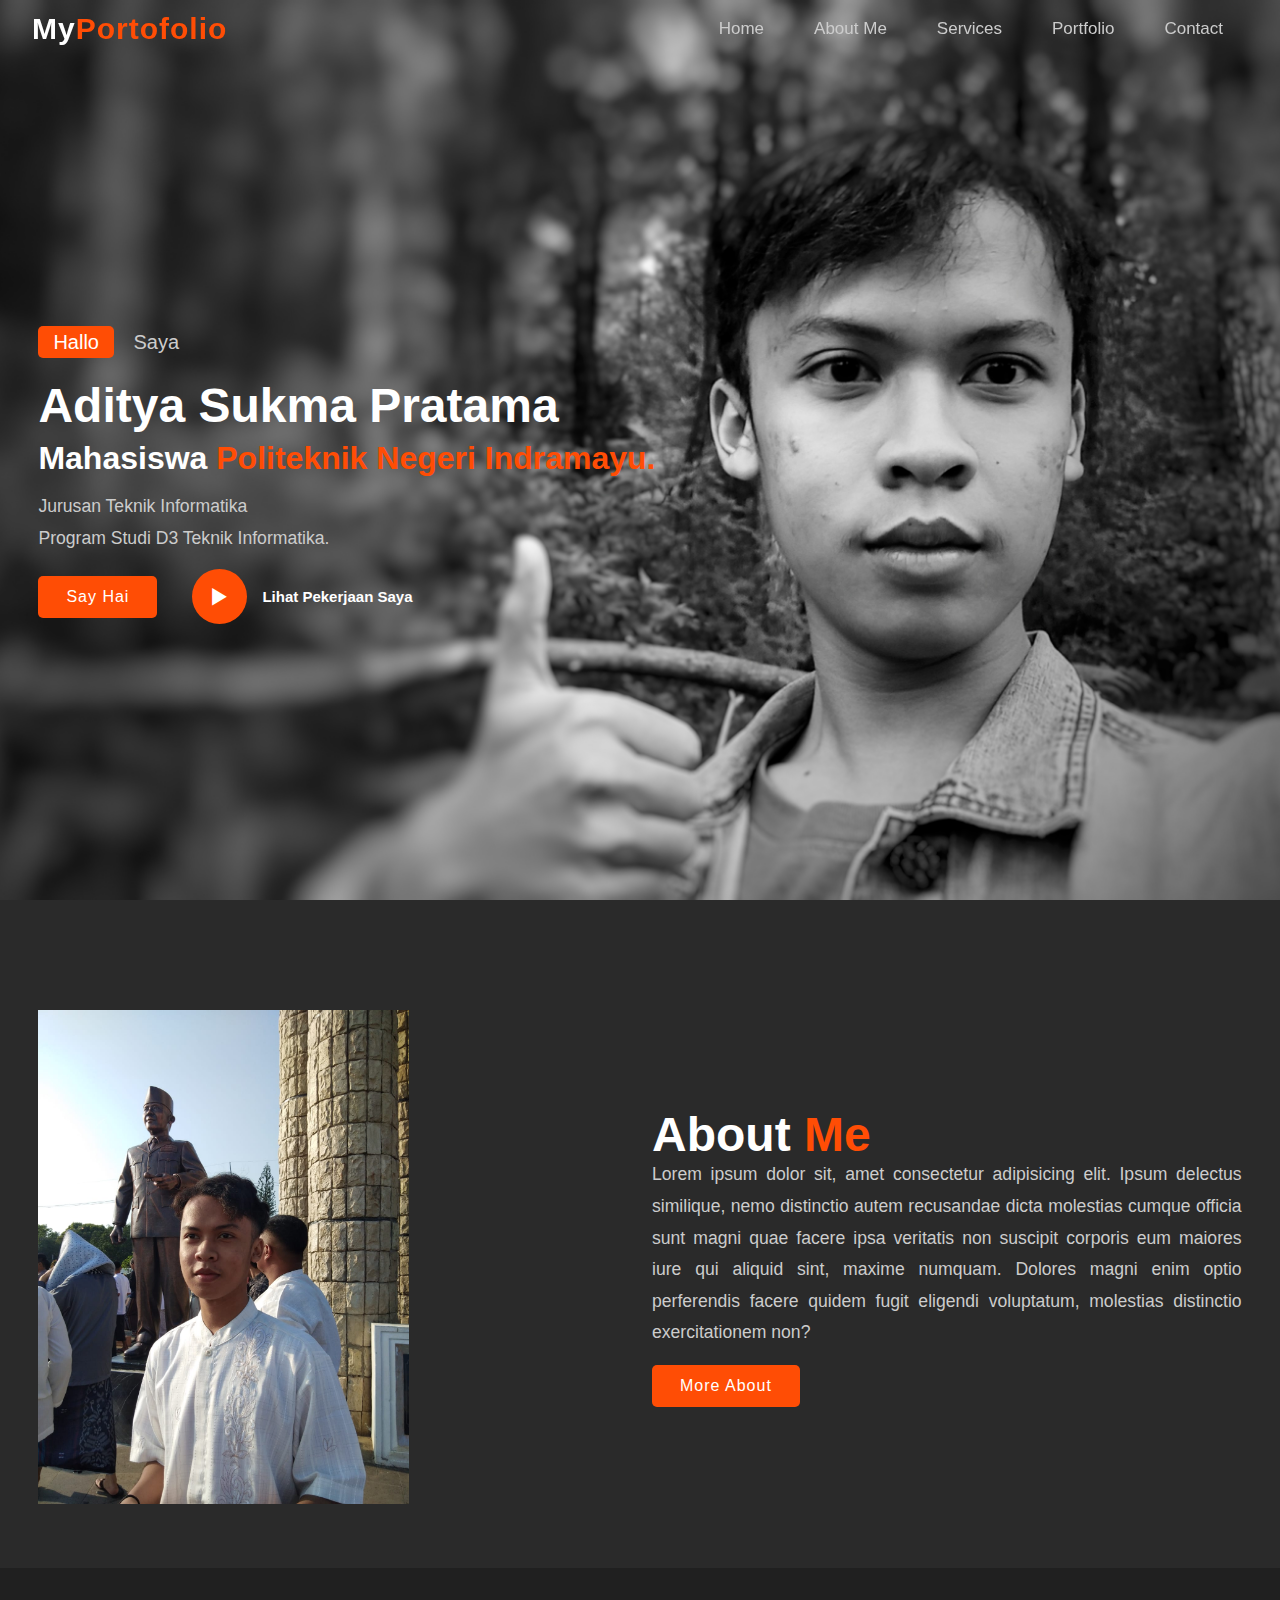
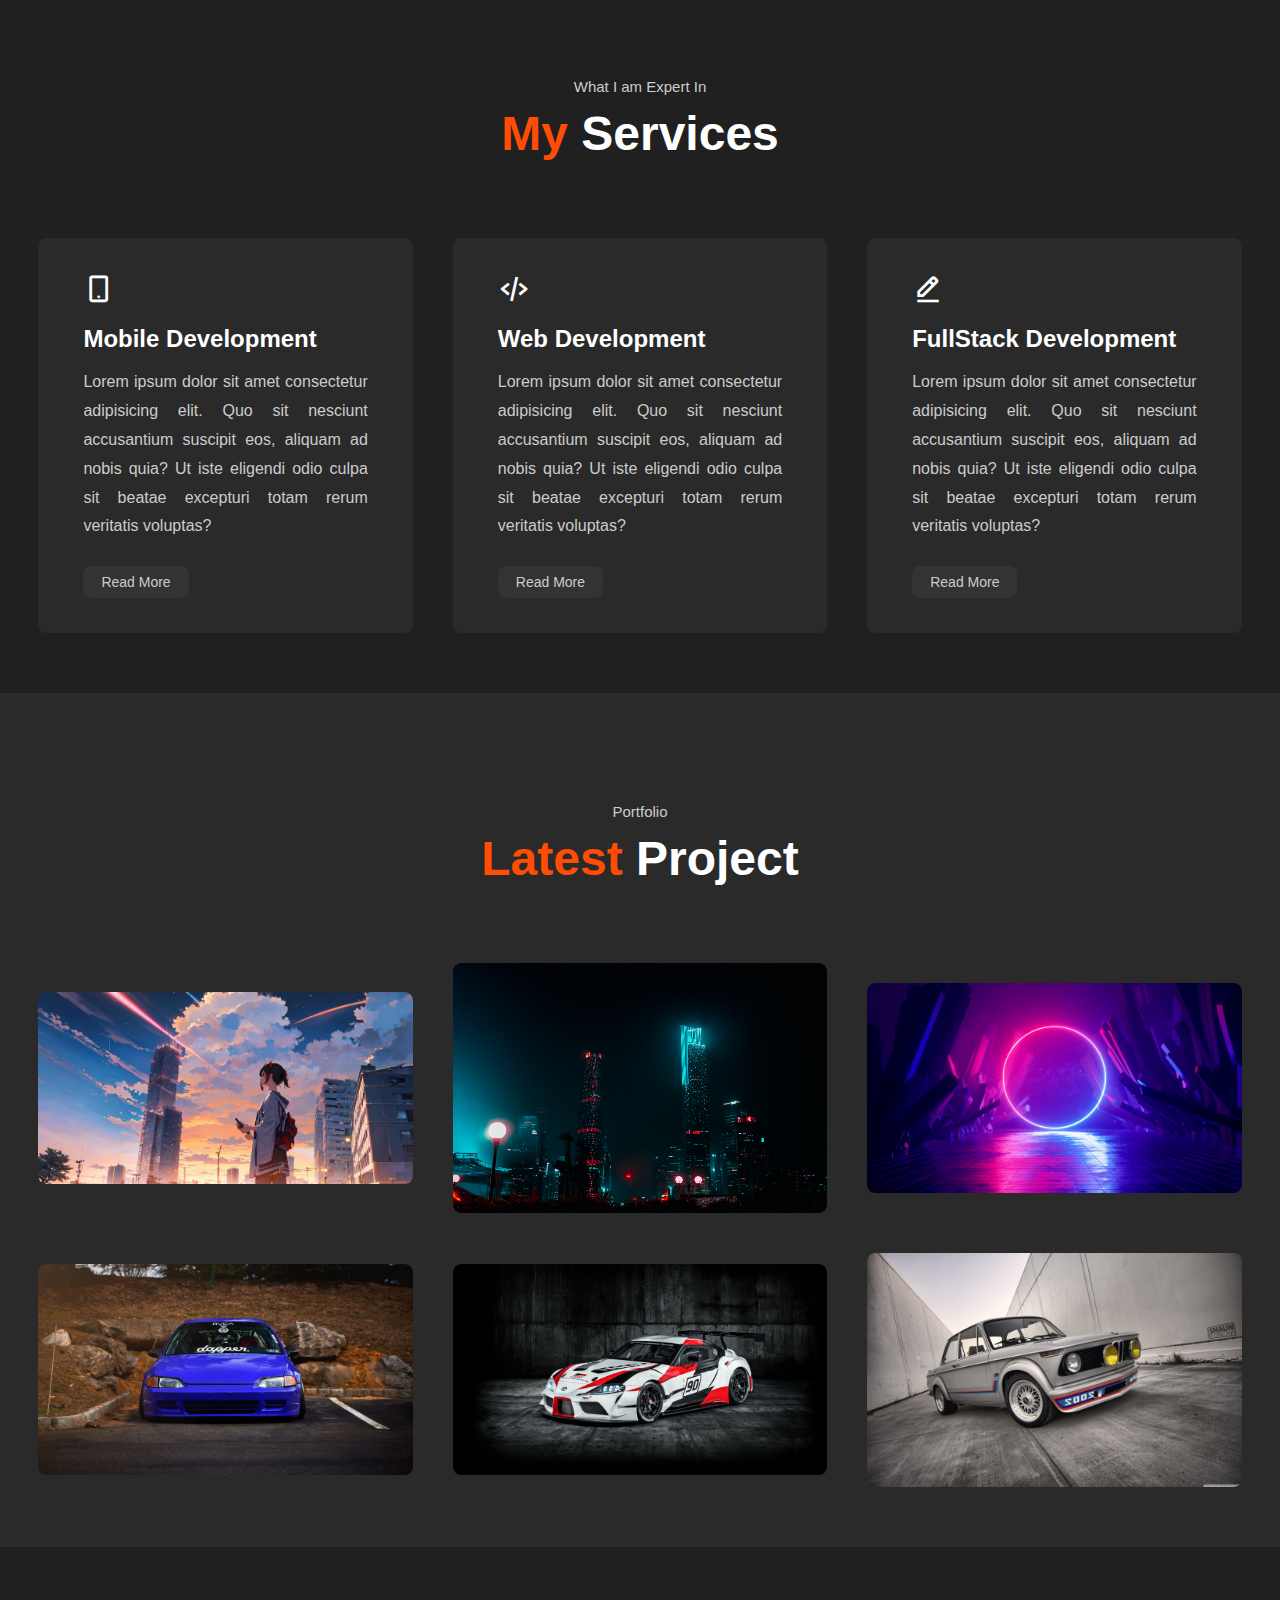
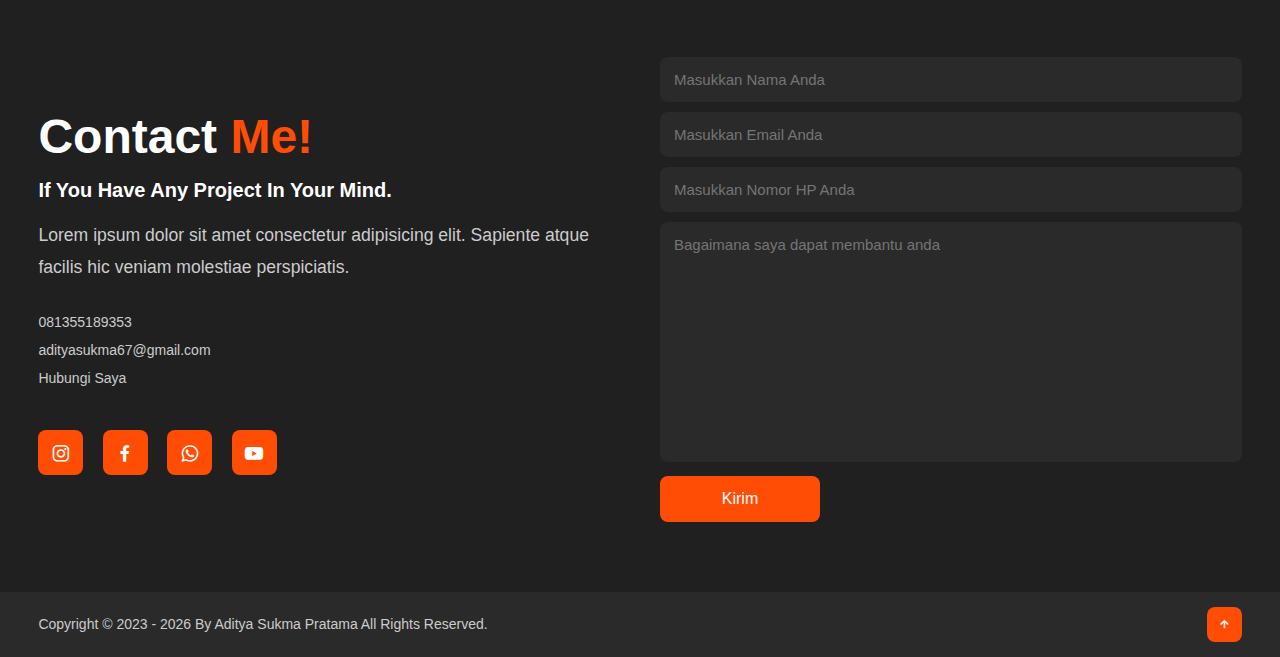
==== index.html @ afe8080a "first commit" ====
<!DOCTYPE html>
<html lang="en">

<head>
    <meta charset="UTF-8">
    <meta name="viewport" content="width=device-width, initial-scale=1.0">
    <!-- custom css link -->
    <link rel="stylesheet" href="style.css" type="text/css" />
    <link rel="shortcut icon" href="img/hati.png" type="image/x-icon" />
    <link rel="stylesheet" href="https://unpkg.com/boxicons@latest/css/boxicons.min.css">
    <link rel="preconnect" href="https://fonts.googleapis.com">
    <link rel="preconnect" href="https://fonts.googleapis.com">
    <link rel="preconnect" href="https://fonts.gstatic.com" crossorigin>
    <link href="https://fonts.googleapis.com/css2?family=Kodchasan:wght@500&family=Salsa&display=swap" rel="stylesheet">

    <title>My Portofolio</title>
</head>

<body>

    <!-- desain header -->
    <header>
        <a href="#" class="logo">My<span>Portofolio</span></a>

        <ul class="navlist">
            <li><a href="#home">Home</a></li>
            <li><a href="#about">About Me</a></li>
            <li><a href="#services">Services</a></li>
            <li><a href="#portfolio">Portfolio</a></li>
            <li><a href="#contact">Contact</a></li>
        </ul>

        <div class="bx bx-menu" id="menu-icon">

        </div>
    </header>

    <!-- desain home section -->
    <section class="home" id="home">
        <div class="home-text">
            <div class="slide">
                <span class="one">Hallo</span>
                <span class="two">Saya</span>
            </div>
            <h1>Aditya Sukma Pratama</h1>
            <h3>Mahasiswa <span>Politeknik Negeri Indramayu.</span></h3>
            <p>Jurusan Teknik Informatika <br>
                Program Studi D3 Teknik Informatika.</p>
            <div class="button">
                <a href="#" class="btn">Say Hai</a>
                <a href="#" class="btn2"><span><i class='bx bx-play'></i></span>Lihat Pekerjaan Saya</a>
            </div>
        </div>
    </section>

    <!-- desain about section -->
    <section class="about" id="about">
        <div class="about-img">
            <img src="img/about.jpg" width="70%" />
        </div>

        <div class="about-text">
            <h2>About <span>Me</span></h2>
            <p>
                Lorem ipsum dolor sit, amet consectetur adipisicing elit. Ipsum delectus similique, nemo distinctio
                autem recusandae dicta molestias cumque officia sunt magni quae facere ipsa veritatis non suscipit
                corporis eum maiores iure qui aliquid sint, maxime numquam. Dolores magni enim optio perferendis facere
                quidem fugit eligendi voluptatum, molestias distinctio exercitationem non?
            </p>
            <a href="#" class="btn">More About</a>
        </div>
    </section>

    <!-- desain services section -->
    <section class="services" id="services">
        <div class="main-text">
            <p>What I am Expert In</p>
            <h2><span>My</span> Services</h2>
        </div>

        <div class="services-content">
            <div class="box">
                <div class="s-icons">
                    <i class='bx bx-mobile-alt'></i>
                </div>
                <h3>Mobile Development</h3>
                <p>Lorem ipsum dolor sit amet consectetur adipisicing elit. Quo sit nesciunt accusantium suscipit eos,
                    aliquam ad nobis quia? Ut iste eligendi odio culpa sit beatae excepturi totam rerum veritatis
                    voluptas?</p>
                <a href="#" class="read">Read More</a>
            </div>

            <div class="box">
                <div class="s-icons">
                    <i class='bx bx-code-alt'></i>
                </div>
                <h3>Web Development</h3>
                <p>Lorem ipsum dolor sit amet consectetur adipisicing elit. Quo sit nesciunt accusantium suscipit eos,
                    aliquam ad nobis quia? Ut iste eligendi odio culpa sit beatae excepturi totam rerum veritatis
                    voluptas?</p>
                <a href="#" class="read">Read More</a>
            </div>

            <div class="box">
                <div class="s-icons">
                    <i class='bx bx-edit-alt'></i>
                </div>
                <h3>FullStack Development</h3>
                <p>Lorem ipsum dolor sit amet consectetur adipisicing elit. Quo sit nesciunt accusantium suscipit eos,
                    aliquam ad nobis quia? Ut iste eligendi odio culpa sit beatae excepturi totam rerum veritatis
                    voluptas?</p>
                <a href="#" class="read">Read More</a>
            </div>
        </div>
    </section>

    <!-- desain portfolio section -->
    <section class="portfolio" id="portfolio">
        <div class="main-text">
            <p>Portfolio</p>
            <h2><span>Latest</span> Project</h2>
        </div>

        <div class="portfolio-content">
            <div class="row">
                <img src="img/portfolio1.jpg" width="70%" />
                <div class="layer">
                    <h5>Mobile Development</h5>
                    <p>Lorem ipsum dolor sit amet consectetur adipisicing elit. Sunt, facere!</p>
                    <a href="#"><i class='bx bx-link-external'></i></a>
                </div>
            </div>

            <div class="row">
                <img src="img/portfolio2.jpg" width="70%" />
                <div class="layer">
                    <h5>Mobile Development</h5>
                    <p>Lorem ipsum dolor sit amet consectetur adipisicing elit. Sunt, facere!</p>
                    <a href="#"><i class='bx bx-link-external'></i></a>
                </div>
            </div>

            <div class="row">
                <img src="img/portfolio3.jpg" width="70%" />
                <div class="layer">
                    <h5>Mobile Development</h5>
                    <p>Lorem ipsum dolor sit amet consectetur adipisicing elit. Sunt, facere!</p>
                    <a href="#"><i class='bx bx-link-external'></i></a>
                </div>
            </div>

            <div class="row">
                <img src="img/portfolio4.jpg" width="70%" />
                <div class="layer">
                    <h5>Mobile Development</h5>
                    <p>Lorem ipsum dolor sit amet consectetur adipisicing elit. Sunt, facere!</p>
                    <a href="#"><i class='bx bx-link-external'></i></a>
                </div>
            </div>

            <div class="row">
                <img src="img/portfolio5.jpg" width="70%" />
                <div class="layer">
                    <h5>Mobile Development</h5>
                    <p>Lorem ipsum dolor sit amet consectetur adipisicing elit. Sunt, facere!</p>
                    <a href="#"><i class='bx bx-link-external'></i></a>
                </div>
            </div>

            <div class="row">
                <img src="img/portfolio6.jpg" width="70%" />
                <div class="layer">
                    <h5>Mobile Development</h5>
                    <p>Lorem ipsum dolor sit amet consectetur adipisicing elit. Sunt, facere!</p>
                    <a href="#"><i class='bx bx-link-external'></i></a>
                </div>
            </div>
        </div>
    </section>

    <!-- desain contact section -->
    <section class="contact" id="contact">
        <div class="contact-text">
            <h2>Contact <span>Me!</span></h2>
            <h4>If You Have Any Project In Your Mind.</h4>
            <p>Lorem ipsum dolor sit amet consectetur adipisicing elit. Sapiente atque facilis hic veniam molestiae
                perspiciatis.</p>
                <div class="list">
                    <li><a href="#">081355189353</a></li>
                    <li><a href="#">adityasukma67@gmail.com</a></li>
                    <li><a href="#">Hubungi Saya</a></li>
                </div>

                <div class="contact-icons">
                    <a href="#"><i class='bx bxl-instagram'></i></a>
                    <a href="#"><i class='bx bxl-facebook'></i></a>
                    <a href="#"><i class='bx bxl-whatsapp'></i></a>
                    <a href="#"><i class='bx bxl-youtube' ></i></a>
                </div>
        </div>

        <div class="contact-form">
            <form action="">
                <input type="name" placeholder="Masukkan Nama Anda" required>
                <input type="email" placeholder="Masukkan Email Anda" required>
                <input type="" placeholder="Masukkan Nomor HP Anda" required>
                <textarea name="" id="" cols="35" rows="10" placeholder="Bagaimana saya dapat membantu anda"></textarea>
                <input type="submit" value="Kirim" class="submit" required>
            </form>
        </div>
    </section>

    <!-- desain end section -->
    <section class="end">
        <div class="last-text">
            <p>Copyright &copy; 2023 - <script>document.write(new Date().getFullYear())</script> By Aditya Sukma Pratama All Rights Reserved.</p>
        </div>

        <div class="top">
            <a href="#home"><i class='bx bx-up-arrow-alt'></i></a>
        </div>
    </section>


    <!-- custom js link -->
    <script type="text/javascript" src="js/script.js"></script>

</body>

</html>
---- style.css ----
* {
    padding: 0;
    margin: 0;
    box-sizing: border-box;
    font-family: 'Poppins', sans-serif;
    text-decoration: none;
    list-style: none;
    scroll-behavior: smooth;
}

:root {
    --bg-color: #2a2a2a;
    --second-bg-color: #202020;
    --text-color: #fff;
    --second-color: #ccc;
    --main-color: #ff4d05;
    --big-font: 3rem;
    --h2-font: 3rem;
    --p-font: 1.1rem;
}

body {
    background: var(--bg-color);
    color: var(--text-color);
}

header{
    position: fixed;
    width: 100%;
    top: 0;
    right: 0;
    z-index: 1000;
    display: flex;
    align-items: center;
    justify-content: space-between;
    background: transparent;
    padding: 22px 5%;
    border-bottom: 1px solid transparent;
    transition: all .45s ease;
}

.logo {
    color: var(--text-color);
    font-size: 30px;
    font-weight: 700;
    letter-spacing: 1px;
}

span {
    color: var(--main-color);
}

.navlist {
    display: flex;
}

.navlist a {
    color: var(--second-color);
    font-size: 17px;
    font-weight: 500;
    margin: 0 25px;
    transition: all .45s ease;
}

.navlist a:hover {
    color: var(--main-color);
}

.navlist a.active {
    color: var(--main-color);
}

#menu-icon {
    font-size: 35px;
    color: var(--text-color);
    z-index: 10001;
    cursor: pointer;
    margin-left: 25px;
    display: none;
}

section {
    padding: 160px 5% 120px;
}

.home {
    position: relative;
    height: 100vh;
    width: 100%;
    background-image: url(img/ba2.jpg);
    background-size: cover;
    background-position: center;
    display: flex;
    align-items: center;
    justify-content: flex-start;
}

.slide {
    margin-bottom: 20px;
}

.one {
    display: inline-block;
    margin-right: 15px;
    height: 32px;
    padding: 0 15px;
    line-height: 32px;
    font-size: 20px;
    font-weight: 500;
    border-radius: 5px;
    background: var(--main-color);
    color: var(--text-color);
}

.two {
    display: inline-block;
    color: var(--second-color);
    font-size: 20px;
    font-weight: 500px;
}

.home-text h1 {
    font-size: var(--big-font);
    font-weight: 700;
    color: var(--text-color);
    list-style: 1.1;
    margin: 0 0 8px;
}

.home-text h3 {
    color: var(--text-color);
    margin: 0 0 15px;
    font-size: 2rem;
    font-weight: 700;
    line-height: 1.1;
}

.home-text p {
    color: var(--second-color);
    font-size: var(--p-font);
    line-height: 1.8;
    margin-bottom: 15px;
}

.button {
    display: inline-flex;
    align-items: center;
    justify-content: center;
}

.btn {
    display: inline-block;
    padding: 12px 28px;
    background: var(--main-color);
    border-radius: 5px;
    color: var(--text-color);
    font-size: 1rem;
    letter-spacing: 1px;
    font-weight: 600px;
    transition: all .45s ease;
}

.btn:hover {
    transform: scale(0.9);
}

.btn2 {
    display: inline-flex;
    align-items: center;
    justify-content: center;
    font-size: 15px;
    font-weight: 600;
    color: var(--text-color);
    margin-left: 35px;
}

.btn2 span i {
    height: 55px;
    width: 55px;
    background: var(--main-color);
    color: var(--text-color);
    display: flex;
    align-items: center;
    justify-content: center;
    font-size: 35px;
    border-radius: 50px;
    margin-right: 15px;
    transition: all .45s ease;
}

.btn2 span i:hover {
    transform: scale(1.1) translate(5px);
}

header.sticky-top {
    background: var(--bg-color);
    border-bottom: 1px solid #ffffff1a;
    padding: 12px 5%;
}

.about {
    display: grid;
    grid-template-columns: repeat(2, 1fr);
    align-items: center;
    gap: 1.5rem;
}

.about-img {
    max-width: 530px;
    height: auto;
    width: 100%;
    border-radius: 8px;
}

.about-text h2 {
    font-size: var(--h2-font);
    line-height: 1;
}

.about-text h4 {
    font-size: 24px;
    font-weight: 600px;
    color: var(--text-color);
    line-height: 1.7;
    margin: 35px 0 30px;
}

.about-text p {
    color: var(--second-color);
    font-size: var(--p-font);
    line-height: 1.8;
    margin-bottom: 1rem;
    text-align: justify;
}

.services {
    background: var(--second-bg-color);
}

.main-text {
    text-align: center;
}

.main-text p {
    color: var(--second-color);
    font-size: 15px;
    margin-bottom: 15px;
}

.main-text h2 {
    font-size: var(--h2-font);
    line-height: 1;
}

.services-content {
    display: grid;
    grid-template-columns: repeat(auto-fit, minmax(25px, auto));
    align-items: center;
    gap: 2.5rem;
    margin-top: 5rem;
}

.box {
    background: var(--bg-color);
    padding: 35px 45px;
    border-radius: 8px;
    transition: all .45s ease;
}

.s-icons i {
    font-size: 32px;
    margin-bottom: 20px;
}

.box h3 {
    font-size: 24px;
    font-weight: 600;
    color: var(--text-color);
    margin-bottom: 15px;
}

.box p {
    color: var(--second-color);
    font-size: 1rem;
    line-height: 1.8;
    margin-bottom: 25px;
    text-align: justify;
}

.read {
    display: inline-block;
    padding: 8px 18px;
    background: #333333;
    color: var(--second-color);
    font-size: 14px;
    font-weight: 500;
    border-radius: 8px;
    transition: all .45s ease;
}

.read:hover {
    letter-spacing: 1px;
    background: #ffffff99;
    color: var(--text-color);
}

.box:hover {
    transform: translateY(-8px);
    cursor: pointer;
}

.portfolio-content {
    display: grid;
    grid-template-columns: repeat(auto-fit, minmax(350px, auto));
    align-items: center;
    gap: 2.5rem;
    margin-top: 5rem;
}

.row {
    position: relative;
    overflow: hidden;
    border-radius: 8px;
    cursor: pointer;
}

.row img {
    width: 100%;
    border-radius: 8px;
    display: block;
    transition: transform 0.5s;
}

.layer {
    width: 100%;
    height: 0%;
    background: linear-gradient(rgba(0,0,0,0.1), #ff004f);
    position: absolute;
    border-radius: 8px;
    left: 0;
    bottom: 0;
    overflow: hidden;
    display: flex;
    flex-direction: column;
    align-items: center;
    justify-content: center;
    text-align: center;
    padding: 0 40px;
    transition: height 0.5s;
}

.layer h5 {
    font-size: 20px;
    font-weight: 600;
    margin-bottom: 15px;
}

.layer p {
    color: var(--second-color);
    font-size: 1rem;
    line-height: 1.8;
}

.layer i {
    color: var(--main-color);
    margin-top: 20px;
    font-size: 20px;
    background: var(--text-color);
    width: 60px;
    height: 60px;
    display: flex;
    align-items: center;
    justify-content: center;
    border-radius: 50%;
}

.row:hover img {
    transform: scale(1.1);
}

.row:hover .layer {
    height: 100%;
}

.contact {
    background: var(--second-bg-color);
    display: grid;
    grid-template-columns: repeat(2, 1fr);
    align-items: center;
    gap: 2.5rem;
}

.contact-text h4 {
    color: var(--text-color);
    margin: 18px 0;
    font-size: 20px;
    font-weight: 600;
}

.contact-text h2 {
    font-size: var(--h2-font);
    line-height: 1;
}

.contact-text p {
    color: var(--second-color);
    font-size: var(--p-font);
    line-height: 1.8;
    margin-bottom: 30px;
}

.list {
    margin-bottom: 2.8rem;
}

.list li {
    margin-bottom: 12px;
}

.list li a {
    display: block;
    color: var(--second-color);
    font-size: 14px;
    transition: all .45s ease;
}

.list li a:hover {
    color: var(--text-color);
    transform: translateX(5px);
}

.contact-icons i {
    height: 45px;
    width: 45px;
    background: var(--main-color);
    color: var(--text-color);
    font-size: 22px;
    display: inline-flex;
    align-items: center;
    justify-content: center;
    border-radius: 8px;
    margin-right: 15px;
    transition: all .45s ease;
}

.contact-icons i:hover {
    background: var(--text-color);
    color: var(--main-color);
}

.contact-form form input, textarea {
    width: 100%;
    padding: 14px;
    background: var(--bg-color);
    color: var(--text-color);
    border: none;
    outline: none;
    font-size: 15px;
    border-radius: 8px;
    margin-bottom: 10px;
}

.contact-form textarea {
    resize: none;
    height: 240px;
}

.contact-form .submit {
    display: inline-block;
    font-size: 16px;
    background: var(--main-color);
    color: var(--text-color);
    width: 160px;
    transition: all .45s ease;
}

.contact-form .submit:hover {
    transform: scale(1.1);
    cursor: pointer;
}

.end {
    padding: 20px 15%;
    display: flex;
    flex-wrap: wrap;
    align-items: center;
    justify-content: space-between;
    gap: 2rem;
    background: var(--bg-color);
}

.last-text p {
    color: var(--second-color);
    font-size: 14px;
}

.top i {
    padding: 10px;
    border-radius: 8px;
    font-size: 15px;
    color: var(--text-color);
    background: var(--main-color);
}

@media (max-width: 1480px) {
    header {
        padding: 12px 2.5%;
        transition: .1s;
    }
    header.sticky-top {
        padding: 10px 2.5%;
        transition: .1s;
    }
    section {
        padding: 110px 3% 60px;
    }
    .end {
        padding: 15px 3%;
    }
}

@media (max-width: 1100px) {
    :root {
        --big-font: 4rem;
        --h2-font: 2.5rem;
        --p-font: 1rem;
        transition: .1s;
    }
    .home-text h3 {
        font-size: 2.5rem;
    } 
    .home {
        height: 87vh;
    }
}

@media (max-width: 920px) {
    .about {
        grid-template-columns: 1fr;
    }
    .about-img {
        text-align: center;
        order: 2;
    }
    .about-img img {
        width: 100%;
        height: auto;
        max-width: 100%;
    }
    .services-content {
        grid-template-columns: 1fr;
    }
    .contact {
        grid-template-columns: 1fr;
    }
}

@media (max-width: 820px) {
    #menu-icon {
        display: block;
    }
    .navlist {
        position: absolute;
        top: -1000px;
        right: 0;
        left: 0;
        display: flex;
        flex-direction: column;
        background: var(--bg-color);
        text-align: left;
        transition: all .45s ease;
    }
    .navlist a {
        display: block;
        margin: 17px;
        font-size: 20px;
        transition: all .45s ease;
        color: var(--text-color);
    }
    .navlist a:hover {
        color: var(--main-color);
    }
    .navlist a.active {
        color: var(--text-color);
    }
    .navlist.open {
        top: 100%;
    }
}
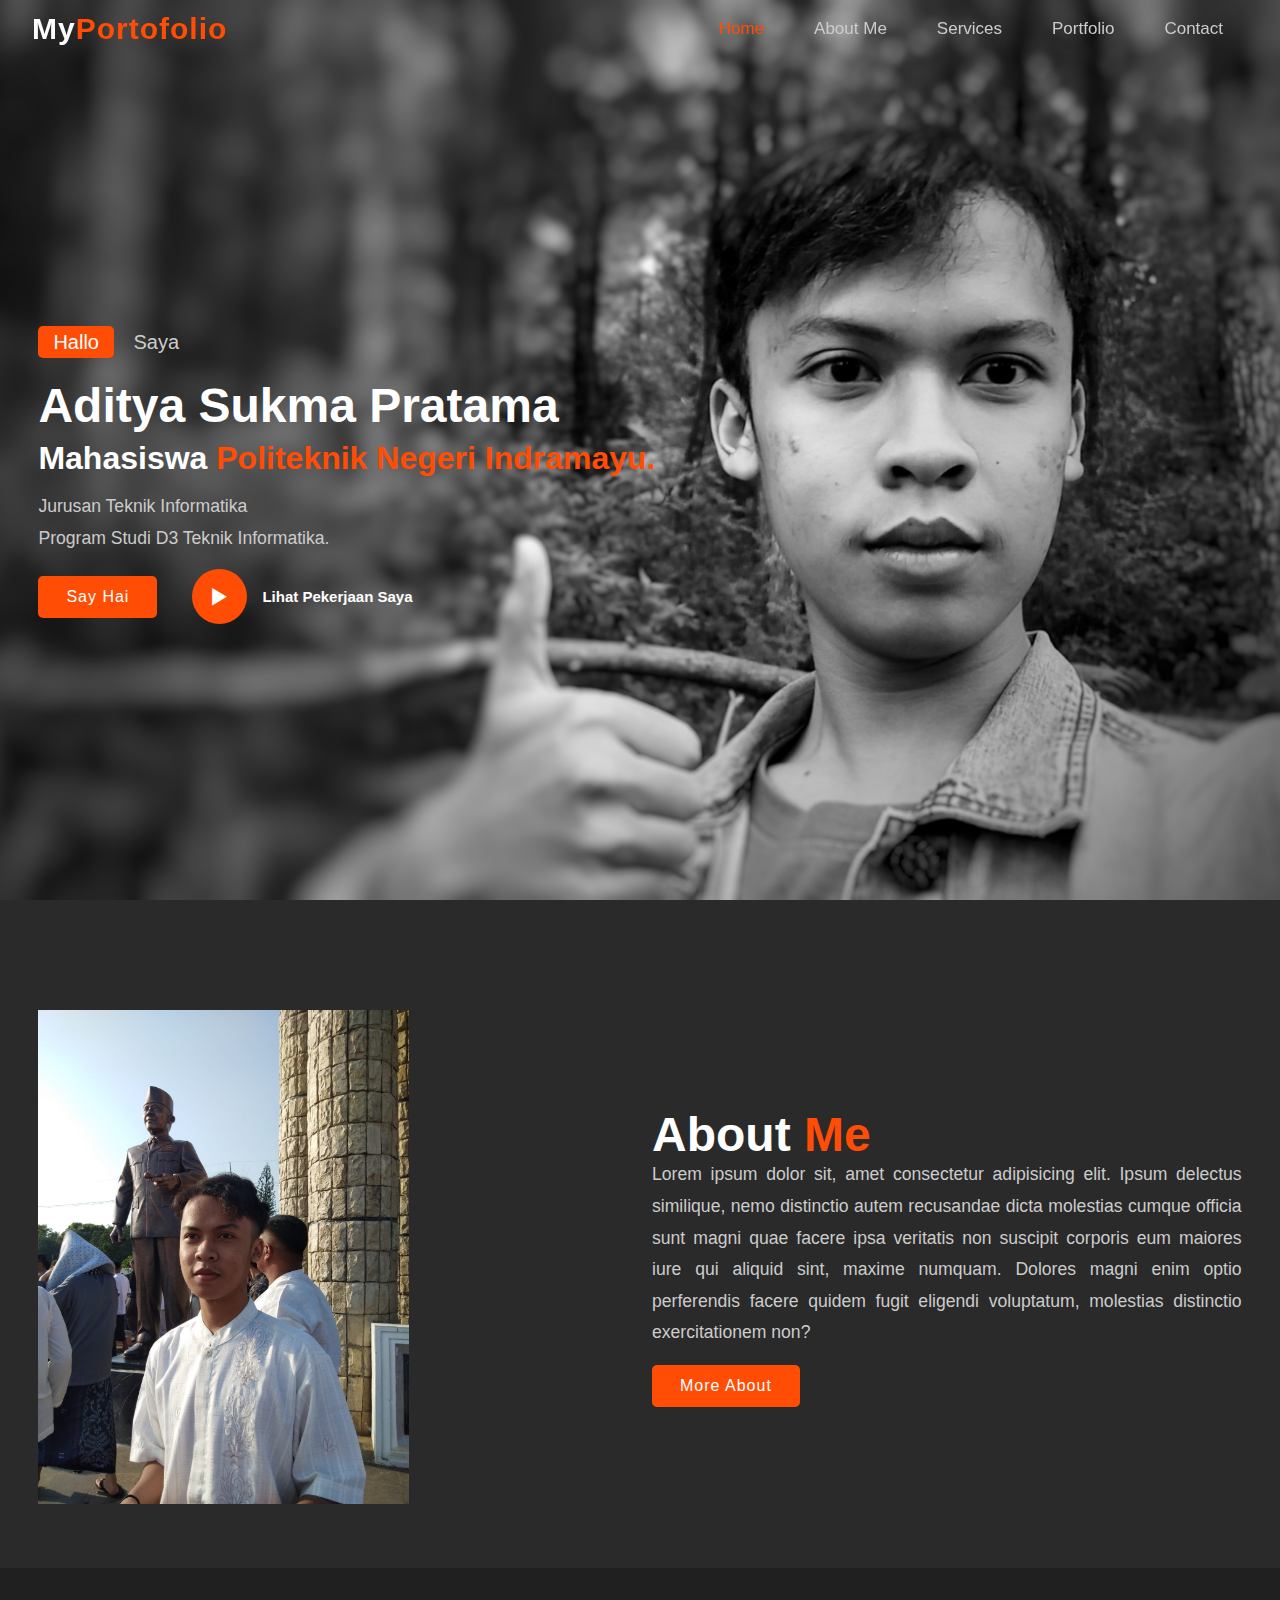
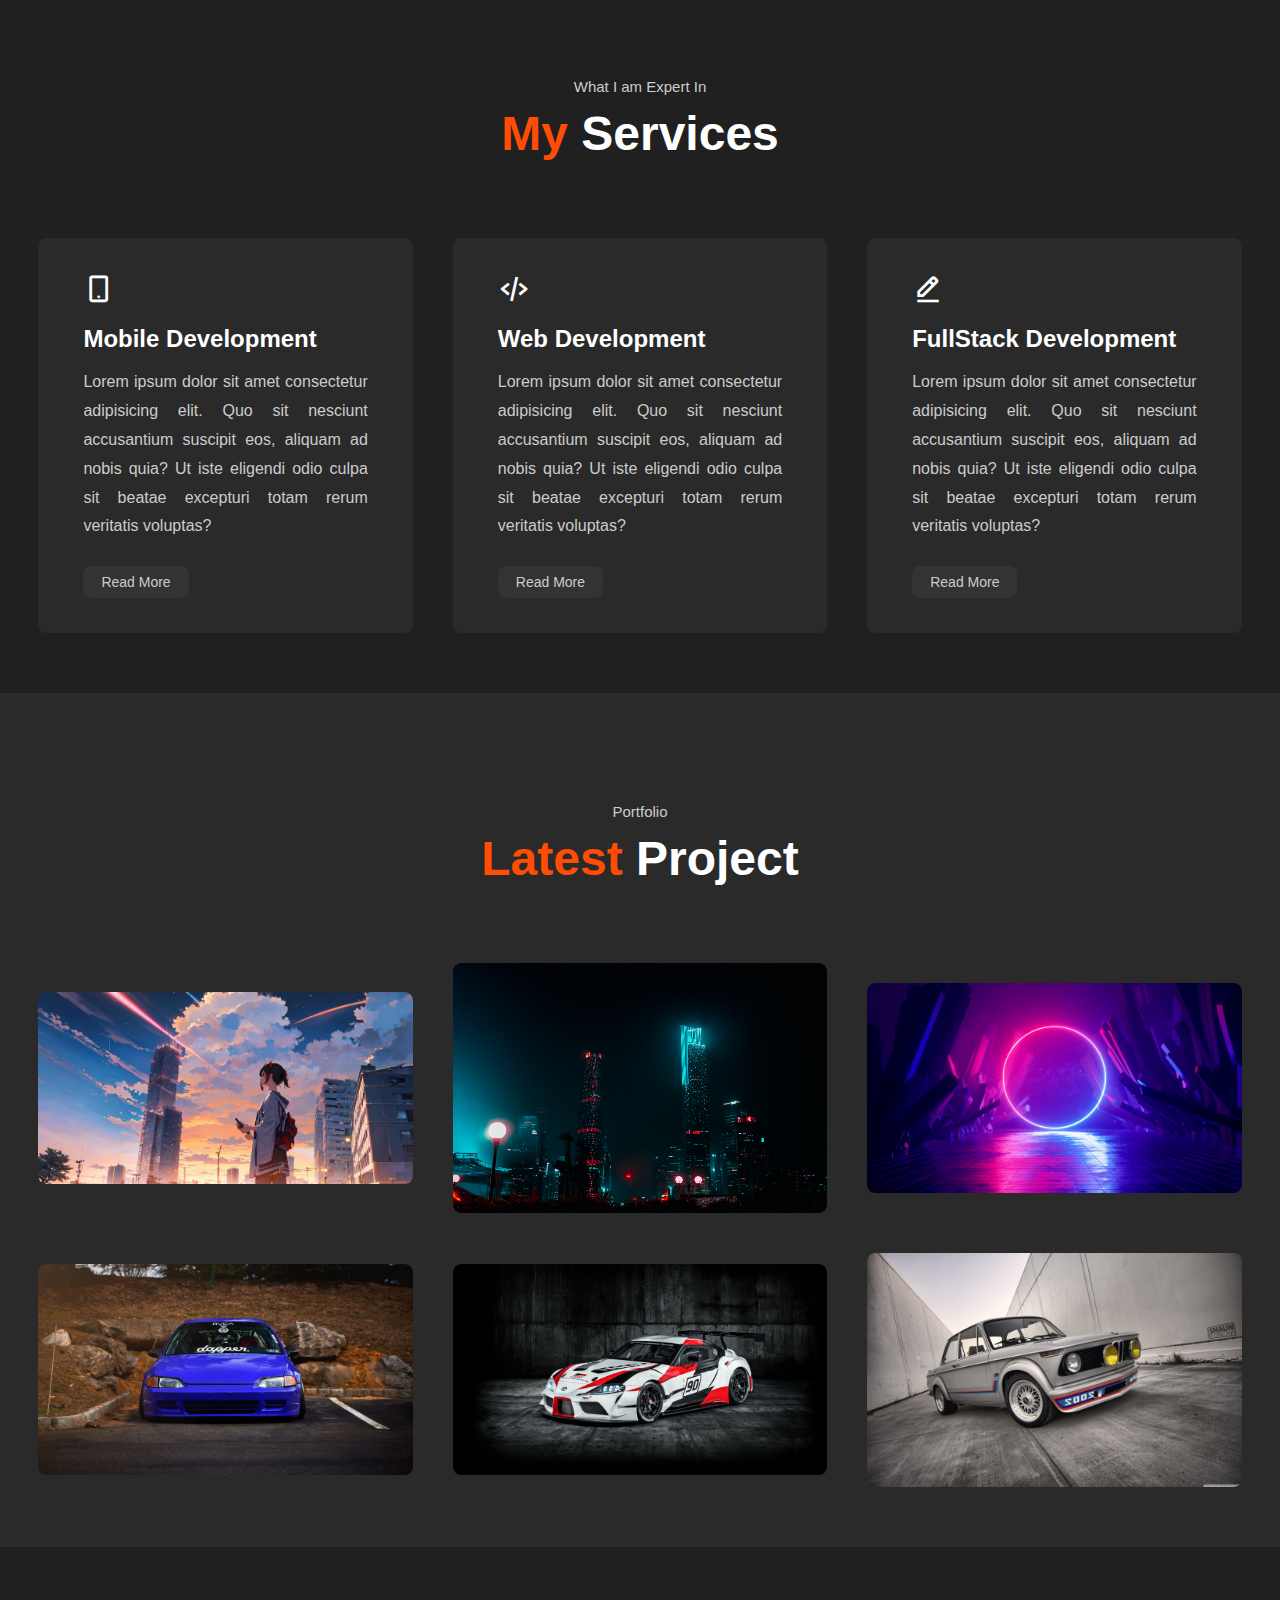
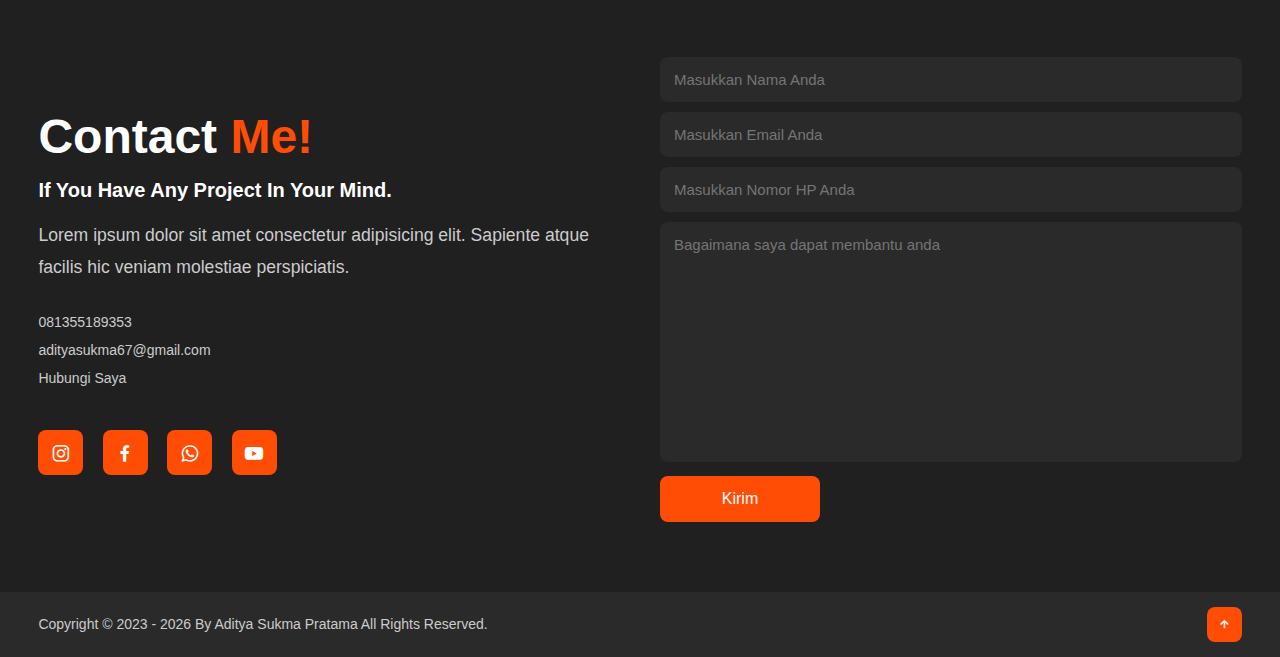
==== commit c702cde2: "menambahkan class active pada navbar" ====
--- a/index.html
+++ b/index.html
@@ -23,7 +23,7 @@
         <a href="#" class="logo">My<span>Portofolio</span></a>
 
         <ul class="navlist">
-            <li><a href="#home">Home</a></li>
+            <li><a href="#home" class="active">Home</a></li>
             <li><a href="#about">About Me</a></li>
             <li><a href="#services">Services</a></li>
             <li><a href="#portfolio">Portfolio</a></li>
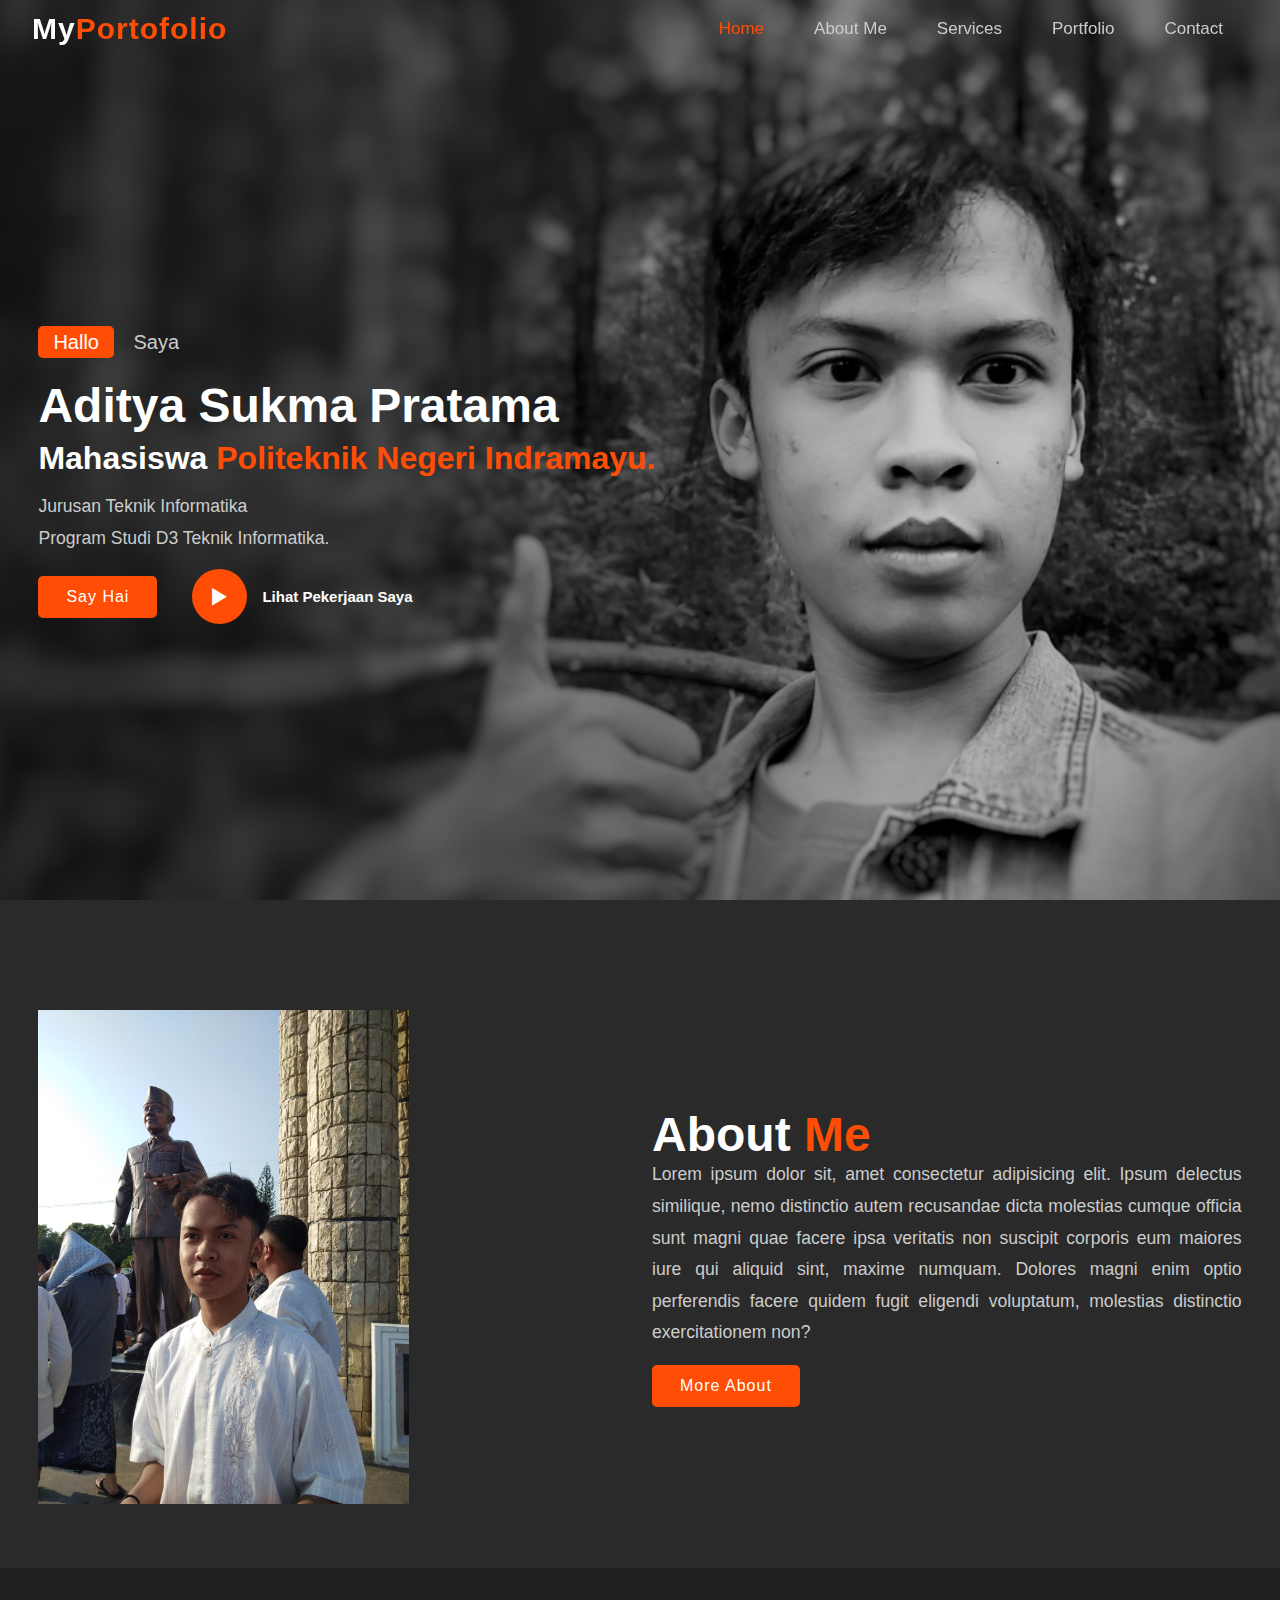
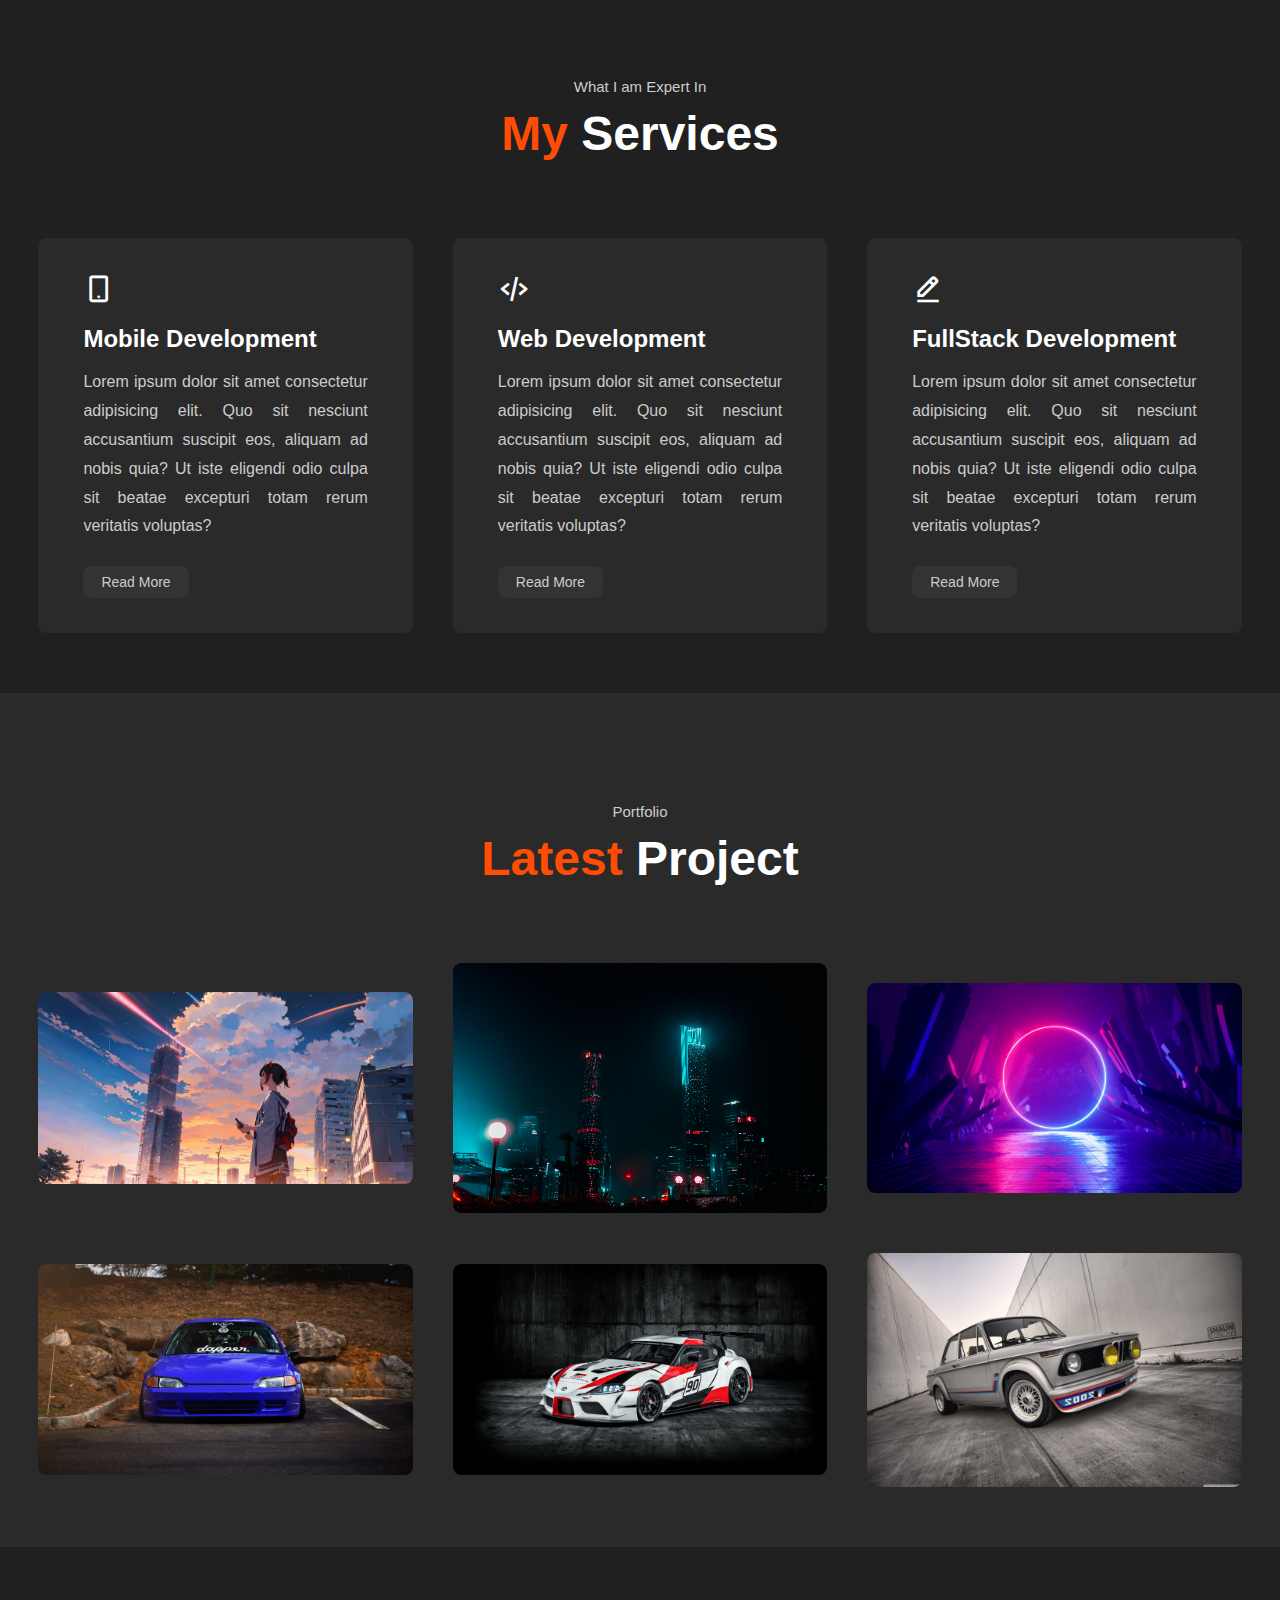
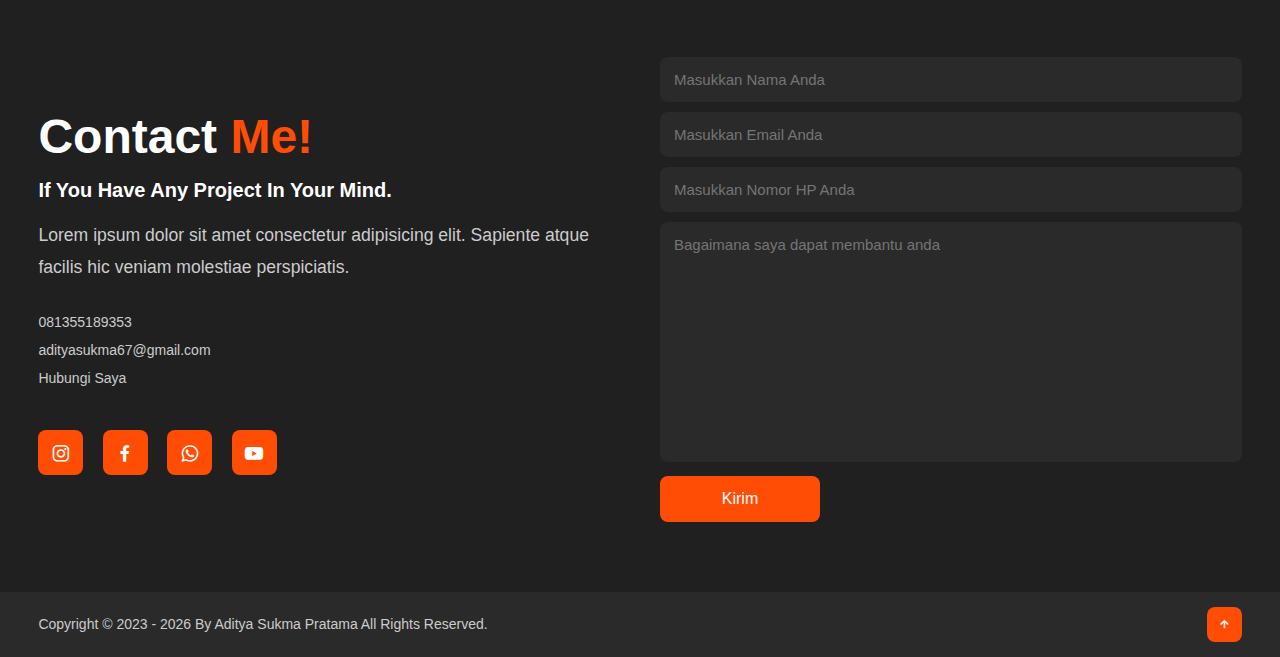
==== commit fa57bbff: "pembaharuan index.html dan nambah folder baru" ====
--- a/index.html
+++ b/index.html
@@ -6,13 +6,19 @@
     <meta name="viewport" content="width=device-width, initial-scale=1.0">
     <!-- custom css link -->
     <link rel="stylesheet" href="style.css" type="text/css" />
-    <link rel="shortcut icon" href="img/hati.png" type="image/x-icon" />
     <link rel="stylesheet" href="https://unpkg.com/boxicons@latest/css/boxicons.min.css">
     <link rel="preconnect" href="https://fonts.googleapis.com">
     <link rel="preconnect" href="https://fonts.googleapis.com">
     <link rel="preconnect" href="https://fonts.gstatic.com" crossorigin>
     <link href="https://fonts.googleapis.com/css2?family=Kodchasan:wght@500&family=Salsa&display=swap" rel="stylesheet">
 
+    <!-- custom logo web -->
+    <link rel="shortcut icon" href="img/hati.png" type="image/x-icon" />
+
+    <!-- custom bootstrap link -->
+    <!-- <link href="https://cdn.jsdelivr.net/npm/bootstrap@5.3.0/dist/css/bootstrap.min.css" rel="stylesheet"
+        integrity="sha384-9ndCyUaIbzAi2FUVXJi0CjmCapSmO7SnpJef0486qhLnuZ2cdeRhO02iuK6FUUVM" crossorigin="anonymous"> -->
+
     <title>My Portofolio</title>
 </head>
 
@@ -20,7 +26,7 @@
 
     <!-- desain header -->
     <header>
-        <a href="#" class="logo">My<span>Portofolio</span></a>
+        <a href="#home" class="logo">My<span>Portofolio</span></a>
 
         <ul class="navlist">
             <li><a href="#home" class="active">Home</a></li>
@@ -47,8 +53,8 @@
             <p>Jurusan Teknik Informatika <br>
                 Program Studi D3 Teknik Informatika.</p>
             <div class="button">
-                <a href="#" class="btn">Say Hai</a>
-                <a href="#" class="btn2"><span><i class='bx bx-play'></i></span>Lihat Pekerjaan Saya</a>
+                <a href="/say-hai" class="btn">Say Hai</a>
+                <a href="/pekerjaan-saya" class="btn2"><span><i class='bx bx-play'></i></span>Lihat Pekerjaan Saya</a>
             </div>
         </div>
     </section>
@@ -185,18 +191,18 @@
             <h4>If You Have Any Project In Your Mind.</h4>
             <p>Lorem ipsum dolor sit amet consectetur adipisicing elit. Sapiente atque facilis hic veniam molestiae
                 perspiciatis.</p>
-                <div class="list">
-                    <li><a href="#">081355189353</a></li>
-                    <li><a href="#">adityasukma67@gmail.com</a></li>
-                    <li><a href="#">Hubungi Saya</a></li>
-                </div>
-
-                <div class="contact-icons">
-                    <a href="#"><i class='bx bxl-instagram'></i></a>
-                    <a href="#"><i class='bx bxl-facebook'></i></a>
-                    <a href="#"><i class='bx bxl-whatsapp'></i></a>
-                    <a href="#"><i class='bx bxl-youtube' ></i></a>
-                </div>
+            <div class="list">
+                <li><a href="#">081355189353</a></li>
+                <li><a href="#">adityasukma67@gmail.com</a></li>
+                <li><a href="#">Hubungi Saya</a></li>
+            </div>
+
+            <div class="contact-icons">
+                <a href="https://instagram.com/adityasukmaa_"><i class='bx bxl-instagram'></i></a>
+                <a href="https://facebook.com/adityasukma67"><i class='bx bxl-facebook'></i></a>
+                <a href="https://wa.me/adityasukma/081355189353"><i class='bx bxl-whatsapp'></i></a>
+                <a href="https://www.youtube.com/@adityasukmapratama2009"><i class='bx bxl-youtube'></i></a>
+            </div>
         </div>
 
         <div class="contact-form">
@@ -213,7 +219,9 @@
     <!-- desain end section -->
     <section class="end">
         <div class="last-text">
-            <p>Copyright &copy; 2023 - <script>document.write(new Date().getFullYear())</script> By Aditya Sukma Pratama All Rights Reserved.</p>
+            <p>Copyright &copy; 2023 -
+                <script>document.write(new Date().getFullYear())</script> By Aditya Sukma Pratama All Rights Reserved.
+            </p>
         </div>
 
         <div class="top">
@@ -224,6 +232,9 @@
 
     <!-- custom js link -->
     <script type="text/javascript" src="js/script.js"></script>
+    <script src="https://cdn.jsdelivr.net/npm/bootstrap@5.3.0/dist/js/bootstrap.bundle.min.js"
+        integrity="sha384-geWF76RCwLtnZ8qwWowPQNguL3RmwHVBC9FhGdlKrxdiJJigb/j/68SIy3Te4Bkz"
+        crossorigin="anonymous"></script>
 
 </body>
 
--- a/style.css
+++ b/style.css
@@ -87,7 +87,7 @@
     position: relative;
     height: 100vh;
     width: 100%;
-    background-image: url(img/ba2.jpg);
+    background-image: url(img/bg4.png);
     background-size: cover;
     background-position: center;
     display: flex;
